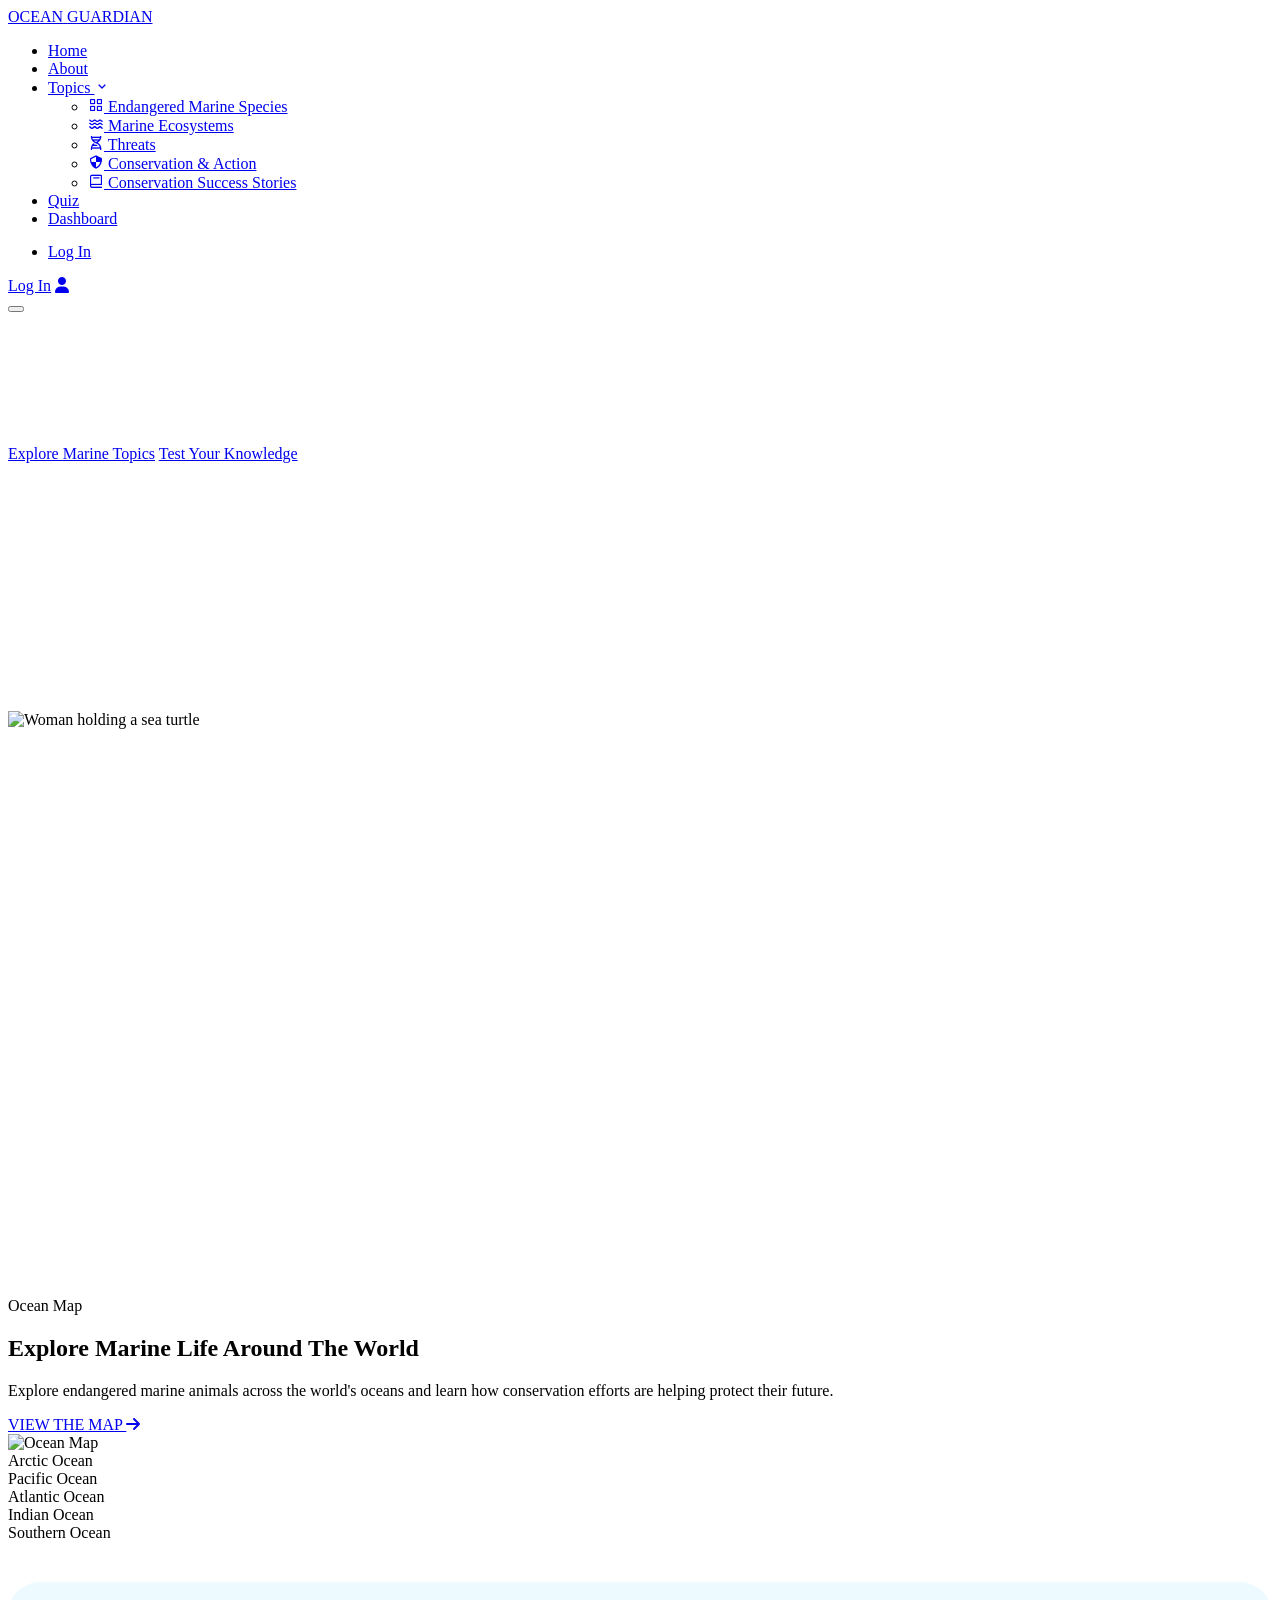
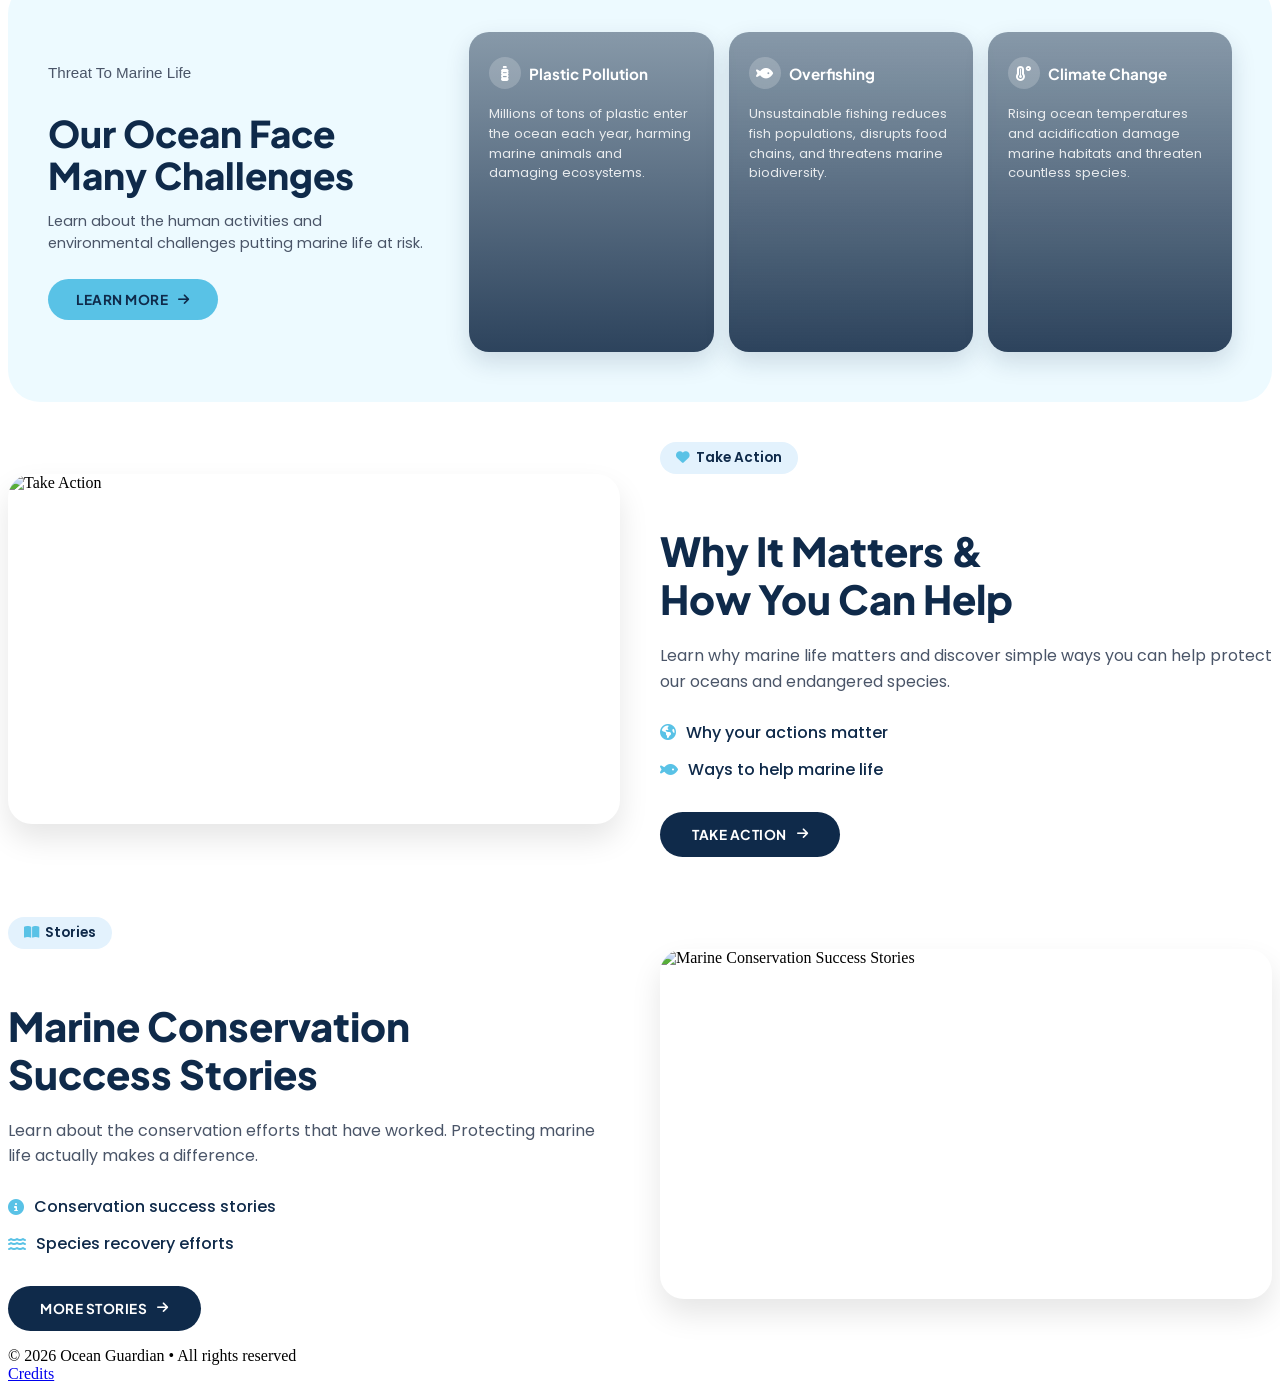
==== index.html @ d15aa341 "Add files via upload" ====
<!DOCTYPE html>
<html lang="en">
<head>
    <meta charset="UTF-8">
    <meta name="viewport" content="width=device-width, initial-scale=1.0">
    <title>Ocean Guardian | Home</title>
    <link rel="icon" href="Image/oceanguardianlogo.png" type="Image/oceanguardianlogo.ico">
    <link rel="stylesheet" href="CSS/style.css">
    <!-- AOS -->
    <link href="https://unpkg.com/aos@2.3.4/dist/aos.css" rel="stylesheet">
    <script src="https://unpkg.com/aos@2.3.4/dist/aos.js"></script>
    <!-- FontAwesome -->
    <link rel="stylesheet" href="https://cdnjs.cloudflare.com/ajax/libs/font-awesome/6.5.1/css/all.min.css">
    <!-- Boxicons -->
    <link href='https://unpkg.com/boxicons@2.1.4/css/boxicons.min.css' rel='stylesheet'>
    <!-- Google Font -->
    <link href="https://fonts.googleapis.com/css2?family=Plus+Jakarta+Sans:wght=400;500;600;700;800&display=swap" rel="stylesheet">
    <link rel="preconnect" href="https://fonts.googleapis.com">
    <link rel="preconnect" href="https://fonts.gstatic.com" crossorigin>
    <link href="https://fonts.googleapis.com/css2?family=Poppins:ital,wght@0,100;0,200;0,300;0,400;0,500;0,600;0,700;0,800;0,900;1,100;1,200;1,300;1,400;1,500;1,600;1,700;1,800;1,900&display=swap" rel="stylesheet">
</head>
<body>

    <nav class="main-navbar">
        <div class="nav-container">
            <a href="index.html" class="nav-brand">
                <div class="brand-text-wrapper">
                    <span class="brand-main">OCEAN</span>
                    <span class="brand-sub">GUARDIAN</span>
                </div>
            </a>

            <ul class="nav-menu-links">
                <li><a href="index.html#home" class="menu-item active">Home</a></li>
                <li><a href="about.html" class="menu-item">About</a></li>

                <li class="nav-dropdown-wrapper">
                    <a href="#topics" class="menu-item dynamic-trigger">
                        Topics <i class='bx bx-chevron-down toggle-arrow'></i>
                    </a>
                    <ul class="dropdown-panel">
                        <li><a href="endangeredmarineanimals.html"><i class='bx bx-grid-alt'></i> Endangered Marine Species</a></li>
                        <li><a href="topic.html#marine-ecosystem"><i class='bx bx-water'></i> Marine Ecosystems</a></li>
                        <li><a href="topic.html#threats"><i class='bx bx-dna'></i> Threats</a></li>
                        <li><a href="topic.html#solution"><i class='bx bx-shield-quarter'></i> Conservation & Action</a></li>
                        <li><a href="#threats"><i class='bx bx-book'></i> Conservation Success Stories</a></li>
                    </ul>
                </li>

                <li><a href="quiz.html" class="menu-item">Quiz</a></li>
                <li><a href="signupandlogin/dashboard.html" class="menu-item">Dashboard</a></li>

                <!-- MOBILE SIGN UP -->
                <li class="mobile-only-cta">
                    <div class="mobile-nav-action-group" style="display: flex; align-items: center; justify-content: center; gap: 15px; margin-top: 15px;">
                        <a href="signupandlogin/login.html" class="nav-cta-block" id="mobile-auth-btn" style="margin: 0; flex: 1;">Log In</a>
                    </div>
                </li>
            </ul>

            <div class="nav-action-group">
                <a href="signupandlogin/login.html" class="nav-cta-block" id="auth-btn">Log In</a>
                <a href="signupandlogin/dashboard.html" id="profile-btn" class="profile-btn"><i class="fa-solid fa-user"></i></a>
            </div>

            <button class="hamburger" id="hamburger">
                <span></span>
                <span></span>
                <span></span>
            </button>
        </div>
    </nav>

    <header class="ocean-hero" id="home">
        <div class="hero-inner">
            <span class="sub-heading" data-aos="fade-up" data-aos-duration="1000">PROTECTING OCEAN LIFE</span>
            <h1 data-aos="fade-up" data-aos-duration="1000">Protect Our Oceans, Preserve Our Future</h1>
            <p class="hero-intro" data-aos="fade-up" data-aos-duration="1000">Discover marine species, explore ocean ecosystems, understand environmental threats, and learn how everyone can help create a healthier future for our oceans.</p>
            
            <div class="hero-actions">
                <a href="topic.html" class="hero-primary-btn">Explore Marine Topics</a>
                <a href="quiz.html" class="hero-secondary-btn">Test Your Knowledge</a>
            </div>

            <div class="stats-bar" data-aos="fade-up">
                <div class="stat-box">
                    <h3>1000+</h3>
                    <p>marine species at risk</p>
                </div>
                <div class="stat-box">
                    <h3>71%</h3>
                    <p>of Earth's surface is covered by oceans</p>
                </div>
                <div class="stat-box">
                    <h3>11M+</h3>
                    <p>metric tons of plastic enter the ocean every year</p>
                </div>
            </div>
        </div>
    </header>

    <section class="our-mission" id="our-mission">
        <div class="our-mission-content site-section">

            <div class="mission-image">
                <img src="Image/homepageourmission.png" alt="Woman holding a sea turtle">
            </div>

            <div class="mission-text">
                <span class="mission-subtitle" data-aos="fade-up" data-aos-duration="1000">Our Mission</span>
                <h2 data-aos="fade-up" data-aos-duration="1000">Many <span class="mission-highlight">Marine Species</span><br> Face Extinction</h2>
                <p data-aos="fade-up" data-aos-duration="1200">Plastic pollution, overfishing, habitat destruction, and climate change are threatening <span class="mission-highlight">marine life around the world.</span> As a result, many species face <span class="mission-highlight">declining populations</span> and an <span class="mission-highlight">uncertain future.</span></p>
                <h3 class="mission-subtitle-two" data-aos="fade-up" data-aos-duration="1200">Our objective is to:</h3>

                <div class="mission-item" data-aos="fade-up" data-aos-duration="1400">
                    <i class="bx bxs-megaphone"></i>
                    <p>Raise awareness about endangered marine species</p>
                </div>

                <div class="mission-item" data-aos="fade-up" data-aos-duration="1600">
                    <i class="bx bxs-shield"></i>
                    <p>Encourage action that doesn't harm marine life</p>
                </div>

                <div class="mission-item" data-aos="fade-up" data-aos-duration="1800">
                    <i class="bx bx-water"></i>
                    <p>Promote ocean conservation through everyday actions</p>
                </div>

                <a href="about.html#about" class="mission-btn" data-aos="fade-up" data-aos-duration="1000">LEARN MORE <i class="fas fa-long-arrow-alt-right"></i></a>
            </div>
        </div>
    </section>

    <section class="site-section bg-light" id="explore-map-section">
        <div class="section-container map-container">
            <canvas id="bubbles-canvas"></canvas>
            <!-- Left Column -->
            <div class="map-content">
                <span class="map-subtitle">Ocean Map</span>

                <h2 class="map-title">
                    Explore Marine Life Around
                    <span>The World</span>
                </h2>

                <p class="map-description">
                    Explore endangered marine animals across the world's oceans and
                    learn how conservation efforts are helping protect their future.
                </p>

                <a href="oceanmap.html" class="map-btn">
                    VIEW THE MAP
                    <i class="fa-solid fa-arrow-right"></i>
                </a>
            </div>

            <!-- Right Column -->
            <div class="map-box">
                <div class="map-wrapper">
                    <img src="Image/ocean_map.png" class="map-bg" alt="Ocean Map" />

                    <!-- Ocean Labels -->
                    <div class="ocean-text" id="lbl-arctic">Arctic Ocean</div>
                    <div class="ocean-text" id="lbl-pacific">Pacific Ocean</div>
                    <div class="ocean-text" id="lbl-atlantic">Atlantic Ocean</div>
                    <div class="ocean-text" id="lbl-indian">Indian Ocean</div>
                    <div class="ocean-text" id="lbl-southern">Southern Ocean</div>
                </div>
            </div>
        </div>
    </section>

    <section class="site-section" id="threats-banner-section" style="padding: 40px 0;">
        <div class="section-container" style="background-color: #edfaff; border-radius: 32px; padding: 50px 40px; display: flex; align-items: center; justify-content: space-between; gap: 40px; flex-wrap: wrap;">
            
            <!-- Side Callout Header -->
            <div style="flex: 1; min-width: 280px;">
                <span style="font-family: ' Poppins', sans-serif; font-size: 0.95rem; color: #4a5568; font-weight: 500; display: block; margin-bottom: 5px;">Threat To Marine Life</span>
                <h2 style="font-family: 'Plus Jakarta Sans', sans-serif; font-size: 2.3rem; font-weight: 800; color: #0f2a4a; line-height: 1.15; margin-bottom: 15px;">
                    Our Ocean Face Many Challenges
                </h2>
                <p style="font-family: 'Poppins', sans-serif; font-size: 0.9rem; color: #4a5568; line-height: 1.5; margin-bottom: 25px;">
                    Learn about the human activities and environmental challenges putting marine life at risk.
                </p>
                <a href="#topics" style="display: inline-flex; align-items: center; background-color: #59c2e6; color: #0f2a4a; font-family: 'Plus Jakarta Sans', sans-serif; font-weight: 700; font-size: 0.85rem; padding: 12px 28px; border-radius: 30px; text-decoration: none; letter-spacing: 0.5px;">
                    LEARN MORE <i class="fa-solid fa-arrow-right" style="margin-left: 10px; font-size: 0.8rem;"></i>
                </a>
            </div>
            
            <!-- Cards Track Grid Area -->
            <div style="flex: 2; min-width: 480px; display: grid; grid-template-columns: repeat(auto-fit, minmax(170px, 1fr)); gap: 15px;">
                
                <!-- Challenge Box 1: Plastic Pollution -->
                <div style="background: linear-gradient(rgba(11, 35, 64, 0.45), rgba(11, 35, 64, 0.85)), url('Image/plasticpollution.jpg') center/cover; padding: 25px 20px; border-radius: 20px; min-height: 270px; display: flex; flex-direction: column; justify-content: flex-start; gap: 15px; box-shadow: 0 10px 25px rgba(15, 42, 74, 0.15);">
                    <div style="display: flex; align-items: center; gap: 8px;">
                        <span style="background: rgba(255, 255, 255, 0.2); width: 32px; height: 32px; border-radius: 50%; display: flex; align-items: center; justify-content: center; color: white; font-size: 0.95rem;"><i class="fa-solid fa-bottle-water"></i></span>
                        <h4 style="font-family: 'Plus Jakarta Sans', sans-serif; color: white; margin: 0; font-size: 0.95rem; font-weight: 700;">Plastic Pollution</h4>
                </div>
                <p style="font-family: 'Poppins', sans-serif; color: rgba(255,255,255,0.85); font-size: 0.82rem; line-height: 1.5; margin: 0;">Millions of tons of plastic enter the ocean each year, harming marine animals and damaging ecosystems.</p>
            </div>

            <!-- Challenge Box 2: Overfishing -->
            <div style="background: linear-gradient(rgba(11, 35, 64, 0.45), rgba(11, 35, 64, 0.85)), url('Image/overfishing.jpg') center/cover; padding: 25px 20px; border-radius: 20px; min-height: 270px; display: flex; flex-direction: column; justify-content: flex-start; gap: 15px; box-shadow: 0 10px 25px rgba(15, 42, 74, 0.15);">
                <div style="display: flex; align-items: center; gap: 8px;">
                    <span style="background: rgba(255, 255, 255, 0.2); width: 32px; height: 32px; border-radius: 50%; display: flex; align-items: center; justify-content: center; color: white; font-size: 0.95rem;"><i class="fa-solid fa-fish"></i></span>
                    <h4 style="font-family: 'Plus Jakarta Sans', sans-serif; color: white; margin: 0; font-size: 0.95rem; font-weight: 700;">Overfishing</h4>
                </div>
                <p style="font-family: 'Poppins', sans-serif; color: rgba(255,255,255,0.85); font-size: 0.82rem; line-height: 1.5; margin: 0;">Unsustainable fishing reduces fish populations, disrupts food chains, and threatens marine biodiversity.</p>
            </div>

            <!-- Challenge Box 3: Climate Change -->
            <div style="background: linear-gradient(rgba(11, 35, 64, 0.45), rgba(11, 35, 64, 0.85)), url('Image/coralreef.jpg') center/cover; padding: 25px 20px; border-radius: 20px; min-height: 270px; display: flex; flex-direction: column; justify-content: flex-start; gap: 15px; box-shadow: 0 10px 25px rgba(15, 42, 74, 0.15);">
                <div style="display: flex; align-items: center; gap: 8px;">
                    <span style="background: rgba(255, 255, 255, 0.2); width: 32px; height: 32px; border-radius: 50%; display: flex; align-items: center; justify-content: center; color: white; font-size: 0.95rem;"><i class="fa-solid fa-temperature-high"></i></span>
                    <h4 style="font-family: 'Plus Jakarta Sans', sans-serif; color: white; margin: 0; font-size: 0.95rem; font-weight: 700;">Climate Change</h4>
                </div>
                <p style="font-family: 'Poppins', sans-serif; color: rgba(255,255,255,0.85); font-size: 0.82rem; line-height: 1.5; margin: 0;">Rising ocean temperatures and acidification damage marine habitats and threaten countless species.</p>
            </div>

            </div>
        </div>
    </section>

    <section class="info-section">

        <div class="info-card" style="display: flex; align-items: center; gap: 40px; margin-bottom: 60px; flex-wrap: wrap;">

            <div class="info-image" style="flex: 1; min-width: 300px; height: 350px; border-radius: 24px; overflow: hidden; box-shadow: 0 15px 30px rgba(0,0,0,0.1);">
                <img src="Image/take-action.jpg" alt="Take Action" style="width: 100%; height: 100%; object-fit: cover; display: block;">
            </div>

            <div class="info-content" style="flex: 1; min-width: 300px;">

                <span class="info-tag" style="display: inline-flex; align-items: center; gap: 6px; background-color: #e3f2fd; color: #0f2a4a; padding: 6px 16px; border-radius: 20px; font-family: 'Poppins', sans-serif; font-size: 0.85rem; font-weight: 600; margin-bottom: 20px;">
                    <i class="fa-solid fa-heart" style="color: #59c2e6;"></i>
                    Take Action
                </span>

                <h2 style="font-family: 'Plus Jakarta Sans', sans-serif; font-size: 2.5rem; font-weight: 800; color: #0f2a4a; line-height: 1.2; margin-bottom: 20px;">Why It Matters &<br>How You Can Help</h2>

                <p style="font-family: 'Poppins', sans-serif; color: #4a5568; line-height: 1.6; margin-bottom: 25px;">
                    Learn why marine life matters and discover simple
                    ways you can help protect our oceans and endangered
                    species.
                </p>

                <div class="info-list" style="display: flex; flex-direction: column; gap: 12px; margin-bottom: 30px;">
                    <div class="item" style="display: flex; align-items: center; gap: 10px; font-family: 'Poppins', sans-serif; color: #0f2a4a; font-weight: 500;">
                        <i class="fa-solid fa-earth-americas" style="color: #59c2e6;"></i>
                        <span>Why your actions matter</span>
                    </div>

                    <div class="item" style="display: flex; align-items: center; gap: 10px; font-family: 'Poppins', sans-serif; color: #0f2a4a; font-weight: 500;">
                        <i class="fa-solid fa-fish" style="color: #59c2e6;"></i>
                        <span>Ways to help marine life</span>
                    </div>
                </div>

                <a href="#" class="info-btn" style="display: inline-flex; align-items: center; background-color: #0f2a4a; color: white; font-family: 'Plus Jakarta Sans', sans-serif; font-weight: 700; font-size: 0.85rem; padding: 14px 32px; border-radius: 30px; text-decoration: none; letter-spacing: 0.5px;">
                    TAKE ACTION
                    <i class="fa-solid fa-arrow-right" style="margin-left: 10px; font-size: 0.8rem;"></i>
                </a>

            </div>

        </div>

        <div class="info-card reverse" style="display: flex; align-items: center; gap: 40px; flex-wrap: wrap-reverse;">

            <div class="info-content" style="flex: 1; min-width: 300px;">

                <span class="info-tag" style="display: inline-flex; align-items: center; gap: 6px; background-color: #e3f2fd; color: #0f2a4a; padding: 6px 16px; border-radius: 20px; font-family: 'Poppins', sans-serif; font-size: 0.85rem; font-weight: 600; margin-bottom: 20px;">
                    <i class="fa-solid fa-book-open" style="color: #59c2e6;"></i>
                    Stories
                </span>

                <h2 style="font-family: 'Plus Jakarta Sans', sans-serif; font-size: 2.5rem; font-weight: 800; color: #0f2a4a; line-height: 1.2; margin-bottom: 20px;">Marine Conservation<br>Success Stories</h2>

                <p style="font-family: 'Poppins', sans-serif; color: #4a5568; line-height: 1.6; margin-bottom: 25px;">
                    Learn about the conservation efforts that have worked.
                    Protecting marine life actually makes a difference.
                </p>

                <div class="info-list" style="display: flex; flex-direction: column; gap: 12px; margin-bottom: 30px;">
                    <div class="item" style="display: flex; align-items: center; gap: 10px; font-family: 'Poppins', sans-serif; color: #0f2a4a; font-weight: 500;">
                        <i class="fa-solid fa-circle-info" style="color: #59c2e6;"></i>
                        <span>Conservation success stories</span>
                    </div>

                    <div class="item" style="display: flex; align-items: center; gap: 10px; font-family: 'Poppins', sans-serif; color: #0f2a4a; font-weight: 500;">
                        <i class="fa-solid fa-water" style="color: #59c2e6;"></i>
                        <span>Species recovery efforts</span>
                    </div>
                </div>

                <a href="#" class="info-btn" style="display: inline-flex; align-items: center; background-color: #0f2a4a; color: white; font-family: 'Plus Jakarta Sans', sans-serif; font-weight: 700; font-size: 0.85rem; padding: 14px 32px; border-radius: 30px; text-decoration: none; letter-spacing: 0.5px;">
                    MORE STORIES
                    <i class="fa-solid fa-arrow-right" style="margin-left: 10px; font-size: 0.8rem;"></i>
                </a>
            </div>

            <div class="info-image" style="flex: 1; min-width: 300px; height: 350px; border-radius: 24px; overflow: hidden; box-shadow: 0 15px 30px rgba(0,0,0,0.1);">
                <img src="Image/conservation-success-stories.jpg" alt="Marine Conservation Success Stories" style="width: 100%; height: 100%; object-fit: cover; display: block;">
            </div>

        </div>

    </section>


    <footer class="footer">
        <p>
            © 2026 Ocean Guardian • All rights reserved<br>
            <a class="footer-credit" href="credits.html">Credits</a>
        </p>
    </footer>

    <script type="module" src="javascript/auth.js"></script>
    <script type="module" src="javascript/app.js"></script>
</body>
</html>
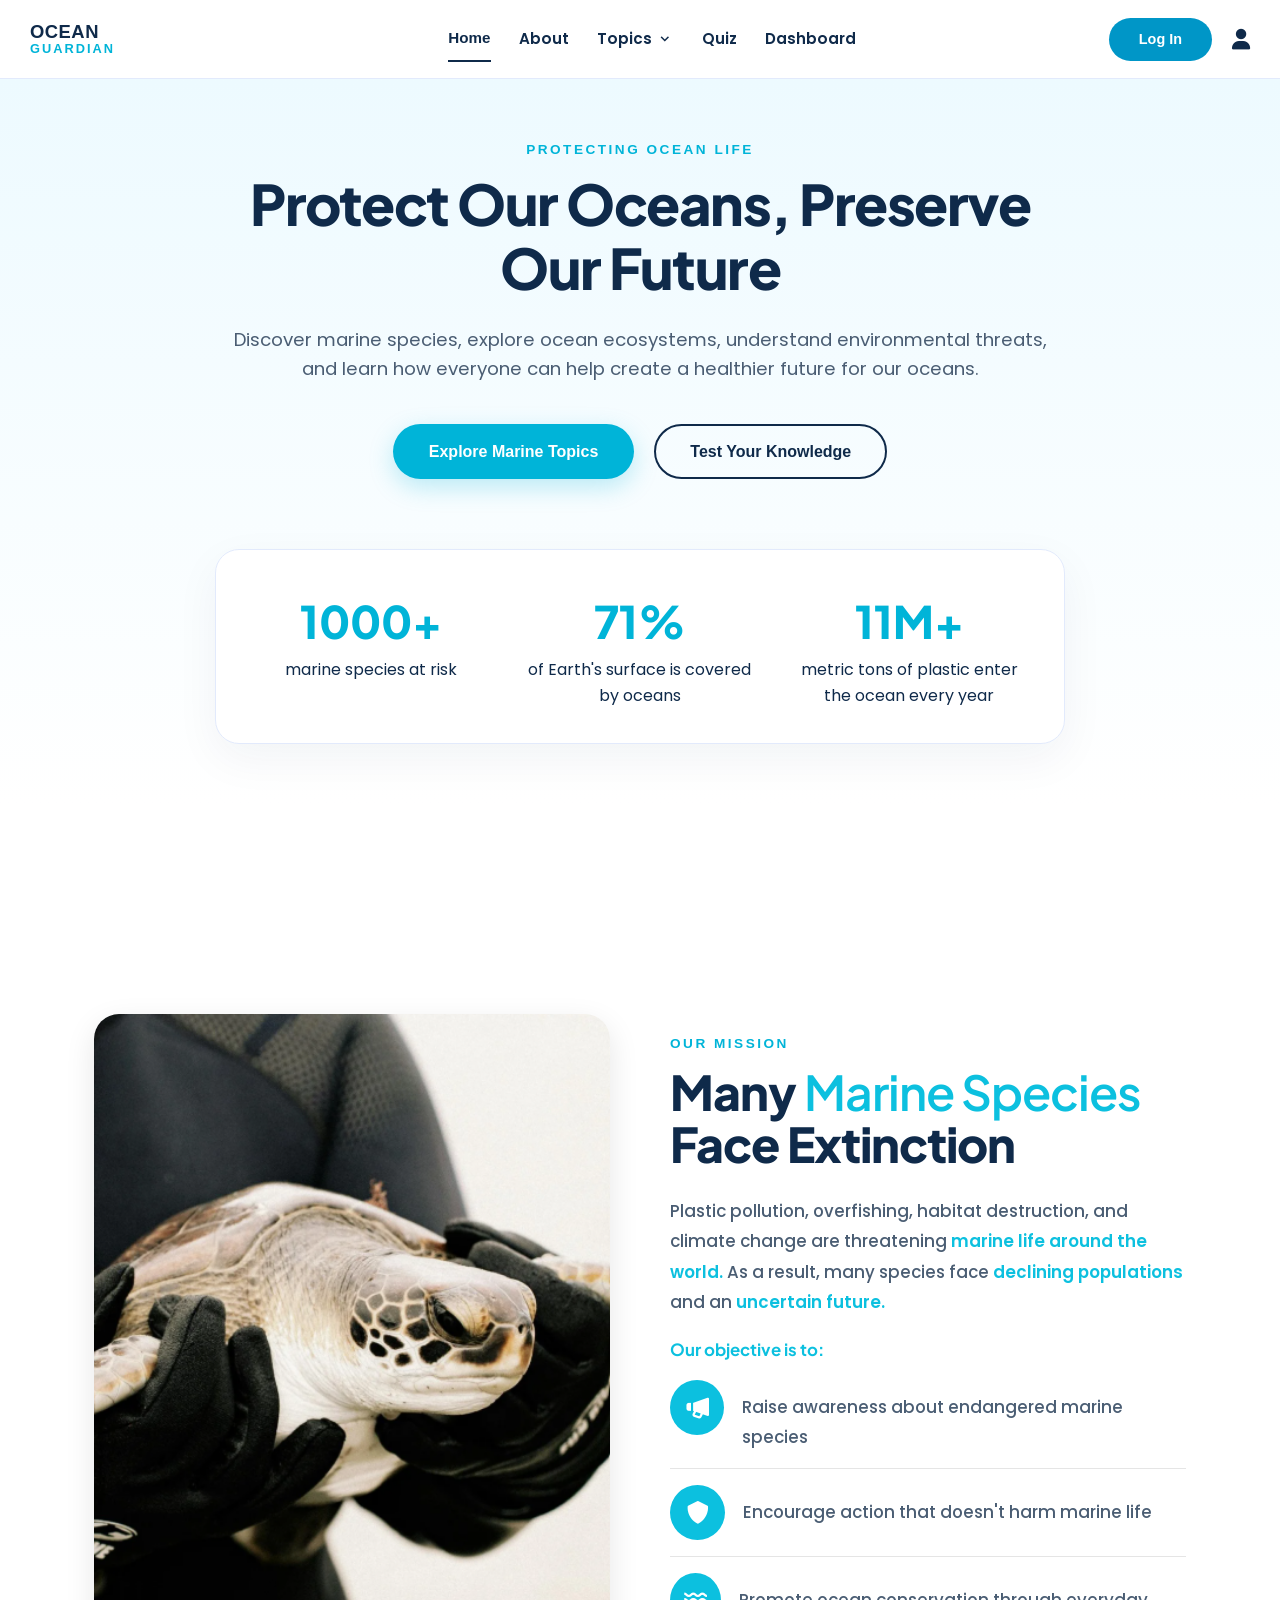
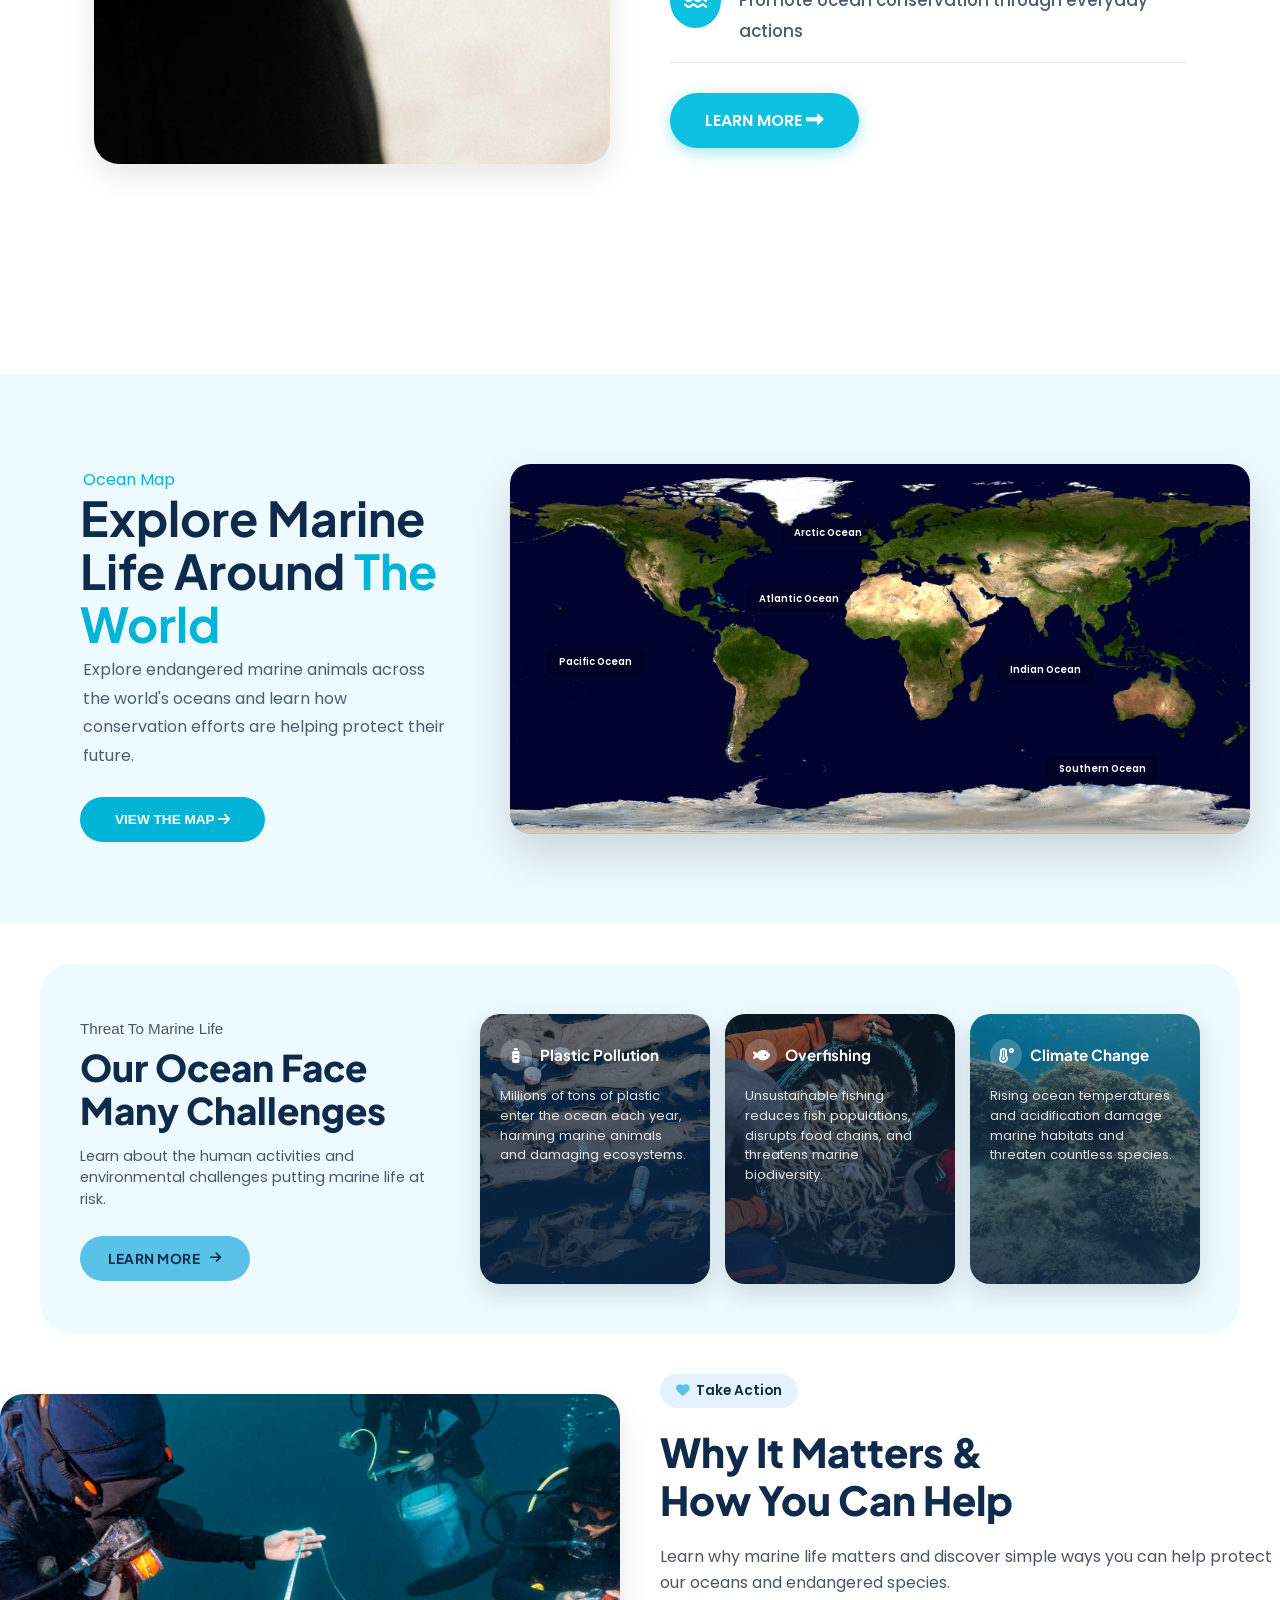
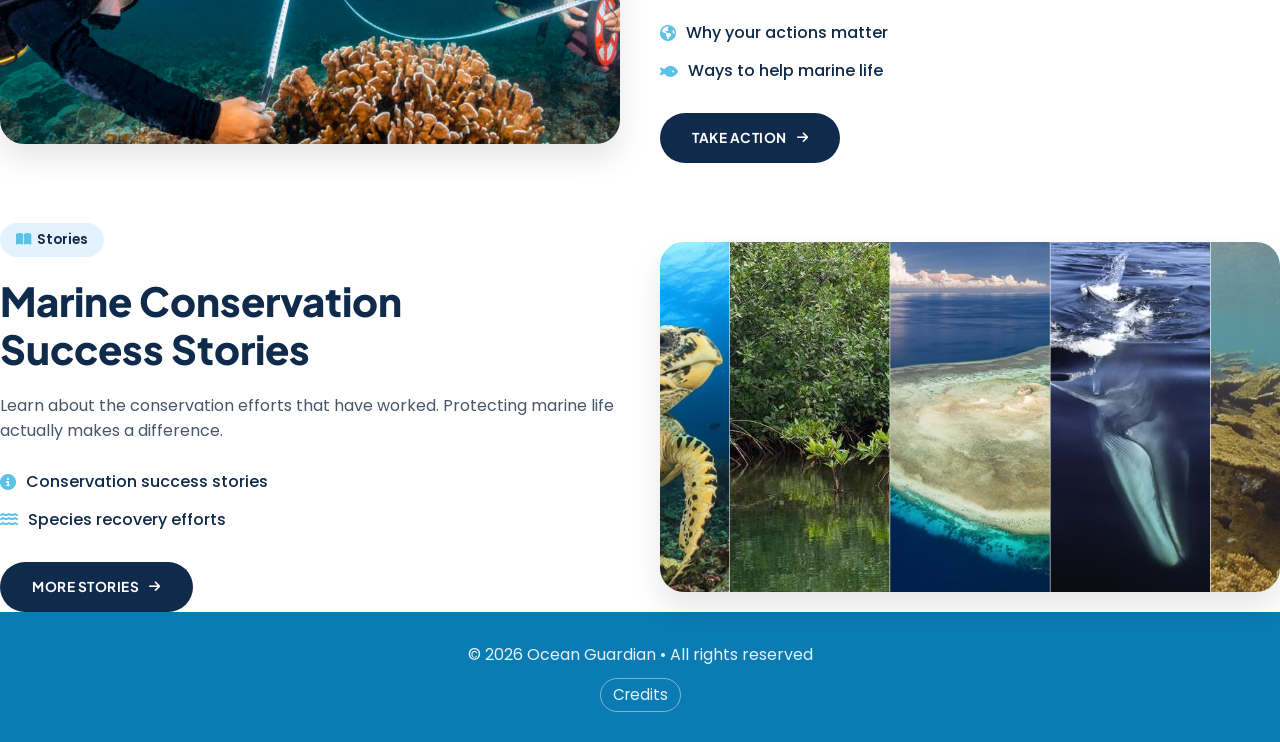
==== commit b719b391: "Update index.html" ====
--- a/index.html
+++ b/index.html
@@ -318,5 +318,11 @@
 
     <script type="module" src="javascript/auth.js"></script>
     <script type="module" src="javascript/app.js"></script>
+    <script>
+    AOS.init({
+        duration:800,
+        once:true
+    });
+    </script>
 </body>
-</html>+</html>
--- a/CSS/style.css
+++ b/CSS/style.css
@@ -0,0 +1,2087 @@
+/* Note: This CSS file is for homepage, endangered marine life, & about page. */
+
+/* General */
+
+* {
+    margin: 0;
+    padding: 0;
+    box-sizing: border-box;
+}
+
+html {
+    scroll-behavior: smooth;
+}
+
+:root {
+    --cyan-primary: #00b4d8;       
+    --cyan-dark: #0096c7;          
+    --cyan-soft-bg: #edfaff;       
+    --ocean-navy: #0f2a4a;         
+    --text-slate: #4a5d73;         
+    --border-color: #e2eafc;       
+    --pure-white: #ffffff;
+    --system-green: #10b981;
+    --system-red: #ef476f;
+    --heading-font: 'Plus Jakarta Sans', sans-serif;
+    --font-base: 'Poppins', sans-serif;
+}
+
+h1, h2, h3, h4, h5, h6 {
+    font-family: var(--heading-font);
+}
+
+body {
+    background-color: var(--pure-white);
+    color: var(--ocean-navy);
+    font-family: var(--font-base);
+    line-height: 1.6;
+    overflow-x: hidden;
+}
+
+@media (max-width: 900px) {
+
+    html, body {
+        overflow-x: hidden !important;
+        width: 100% !important;
+        position: relative;
+    }
+
+    [data-aos^="fade-right"], 
+    [data-aos^="fade-left"],
+    [data-aos^="slide-right"],
+    [data-aos^="slide-left"] {
+        transform: none !important;
+        opacity: 1 !important;
+        transition: none !important;
+    }
+
+    .section-header, 
+    .marine-header,
+    header, 
+    .hero-section {
+        padding-top: 40px !important;
+        padding-left: 20px !important;
+        padding-right: 20px !important;
+        margin-bottom: 0 !important;
+    }
+
+    .wave-divider, 
+    .custom-shape-divider-bottom, 
+    .divider {
+        margin-bottom: -3px !important;
+        margin-top: -3px !important;
+        position: relative;
+        z-index: 5;
+    }
+
+    .wave-divider svg, 
+    .custom-shape-divider-bottom svg {
+        transform: scale(1.05) !important;
+    }
+
+    .row, 
+    .grid-container, 
+    .animal-row, 
+    .content-box {
+        flex-direction: column !important;
+        gap: 20px !important;
+    }
+
+    .reverse, 
+    .row-reverse, 
+    .animal-row.reverse {
+        flex-direction: column !important;
+    }
+
+    .info-box, 
+    .animal-info, 
+    .text-container, 
+    .model-box,
+    .card {
+        width: 100% !important;
+        max-width: 100% !important;
+        margin-left: 0 !important;
+        margin-right: 0 !important;
+    }
+}
+
+
+/* NAVBAR */
+
+.main-navbar {
+    width: 100%;
+    background-color: var(--pure-white);
+    border-bottom: 1px solid var(--border-color);
+    position: sticky;
+    top: 0;
+    z-index: 1000;
+    padding: 16px 0;
+}
+
+.nav-container {
+    max-width: 1300px;
+    margin: 0 auto;
+    padding: 0 30px;
+    display: flex;
+    justify-content: space-between;
+    align-items: center;
+}
+
+.nav-brand {
+    display: flex;
+    align-items: center;
+    gap: 14px;
+    text-decoration: none;
+    color: var(--ocean-navy);
+}
+
+.brand-logo {
+    width: 50px;
+    height: 50px;
+    object-fit: contain;
+    display: block;
+}
+
+.brand-text-wrapper {
+    display: flex;
+    flex-direction: column;
+    line-height: 1.1;
+}
+
+.brand-main {
+    font-size: 1.15rem;
+    font-weight: 800;
+    letter-spacing: 0.5px;
+}
+
+.brand-sub {
+    font-size: 0.8rem;
+    font-weight: 700;
+    letter-spacing: 2px;
+    color: var(--cyan-primary);
+}
+
+.nav-menu-links {
+    display: flex;
+    align-items: center;
+    list-style: none;
+    gap: 28px;
+    margin-left: 80px;
+}
+
+.menu-item {
+    position: relative;
+    text-decoration: none;
+    color: var(--ocean-navy);
+    font-weight: 600;
+    font-size: 0.95rem;
+    padding: 10px 0;
+    display: flex;
+    align-items: center;
+    gap: 4px;
+    transition: color 0.2s ease;
+}
+
+.menu-item:hover {
+    color: var(--cyan-primary);
+}
+
+.menu-item.active {
+    font-weight: 700;
+    border-bottom: 2px solid var(--ocean-navy);
+}
+
+/* NAVBAR DROPDOWN */
+.nav-dropdown-wrapper {
+    position: relative;
+}
+
+.toggle-arrow {
+    font-size: 1.1rem;
+    transition: transform 0.25s ease;
+}
+
+.dropdown-panel {
+    position: absolute;
+    top: 100%;
+    left: 50%;
+    transform: translateX(-50%) translateY(15px);
+    background-color: var(--pure-white);
+    border: 1px solid var(--border-color);
+    box-shadow: 0 15px 35px rgba(15, 42, 74, 0.1);
+    border-radius: 8px;
+    list-style: none;
+    min-width: 250px;
+    padding: 15px 0;
+    opacity: 0;
+    visibility: hidden;
+    transition: opacity 0.2s ease, transform 0.2s ease, visibility 0.2s;
+    z-index: 1100;
+}
+
+.dropdown-panel li a {
+    display: flex;
+    align-items: center;
+    gap: 10px;
+    padding: 10px 20px;
+    text-decoration: none;
+    color: var(--ocean-navy);
+    font-weight: 600;
+    font-size: 0.9rem;
+    transition: all 0.2s ease;
+}
+
+.dropdown-panel li a i {
+    font-size: 1.2rem;
+    color: var(--cyan-primary);
+}
+
+.dropdown-panel li a:hover {
+    background-color: var(--cyan-soft-bg);
+    color: var(--cyan-dark);
+}
+
+.nav-dropdown-wrapper:hover .dropdown-panel {
+    opacity: 1;
+    visibility: visible;
+    transform: translateX(-50%) translateY(2px);
+}
+
+.nav-dropdown-wrapper:hover .toggle-arrow {
+    transform: rotate(180deg);
+    color: var(--cyan-primary);
+}
+
+/* Reveal State on Desktop Hover */
+@media (min-width: 901px) {
+    .nav-dropdown-wrapper:hover .dropdown-panel {
+        opacity: 1;
+        visibility: visible;
+        transform: translateX(-50%) translateY(2px);
+    }
+}
+
+/* Navbar Action Group */
+
+.nav-action-group {
+    display: flex;
+    align-items: center;
+    gap: 20px;
+}
+
+.nav-cta-block {
+    display: inline-block;
+    background-color: var(--cyan-dark);
+    color: var(--pure-white);
+    text-decoration: none;
+    padding: 10px 30px;
+    border-radius: 25px;
+    font-weight: 700;
+    font-size: 0.9rem;
+    transition: background-color 0.2s ease;
+}
+
+.nav-cta-block:hover {
+    background-color: var(--ocean-navy);
+}
+
+.nav-search-trigger {
+    background: none;
+    border: none;
+    font-size: 2.4rem;
+    color: var(--ocean-navy);
+    cursor: pointer;
+    margin-top: 6px;
+    transition: color 0.2s ease, transform 0.2s ease;
+}
+
+/* Mobile Navbar (Hamburger) */
+
+.hamburger{
+    display: none;
+    width: 42px;
+    height: 42px;
+    background: none;
+    border: none;
+    cursor: pointer;
+    flex-direction: column;
+    justify-content: center;
+    gap: 5px;
+    z-index: 1002;
+}
+
+.hamburger span{
+    width: 26px;
+    height: 3px;
+    background: #16345B;
+    border-radius: 10px;
+    transition: .3s;
+}
+
+.hamburger.active span:nth-child(1){
+    transform: translateY(8px) rotate(45deg);
+}
+
+.hamburger.active span:nth-child(2){
+    opacity: 0;
+}
+
+.hamburger.active span:nth-child(3){
+    transform: translateY(-8px) rotate(-45deg);
+}
+
+/* animation */
+
+.hamburger.active span:nth-child(1){
+    transform: translateY(8px) rotate(45deg);
+}
+
+.hamburger.active span:nth-child(2){
+    opacity:0;
+}
+
+.hamburger.active span:nth-child(3){
+    transform: translateY(-8px) rotate(-45deg);
+}
+
+.nav-search-trigger:hover {
+    color: var(--cyan-dark);
+    transform: scale(1.05);
+}
+
+.mobile-only-cta{
+    display: none;
+}
+
+/* Mobile Resposiveness - mobile navbar */
+
+@media (max-width:900px){
+
+    .hamburger{
+        display: flex !important;
+        flex-direction: column;
+        justify-content: center;
+        gap: 5px;
+    }
+
+    .hamburger span {
+        display: block;
+        width: 26px;
+        height: 3px;
+        background: #16345B;
+        border-radius: 10px;
+    }
+
+    .nav-container{
+        position: relative;
+    }
+
+    .nav-menu-links,
+    .nav-action-group{
+        display: none;
+    }
+
+    .nav-menu-links.show,
+    .nav-action-group.show{
+        display: flex;
+    }
+
+    .nav-menu-links{
+        position: absolute;
+        top: 100%;
+        left: 0;
+        width: 100%;
+        background: white;
+        flex-direction: column;
+        align-items: flex-start;
+        padding: 10px 30px 25px 30px;
+        box-shadow: 0 10px 25px rgba(0,0,0,.08);
+        gap: 0;
+        z-index: 1000;
+        margin-left: 0;
+    }
+
+    .nav-menu-links li{
+        width: 100%;
+    }
+
+    .menu-item{
+        display: block;
+        width: 100%;
+        padding: 15px 0;
+    }
+    
+    .menu-item.active {
+        border-bottom: none;
+    }
+
+    .menu-item.active::after {
+        display: none;
+    }
+
+    .nav-menu-links {
+        position: absolute;
+        top: 100%;
+        left: 0;
+        width: 100%;
+        background: white;
+        flex-direction: column;
+        align-items: flex-start;
+        padding: 10px 30px 25px 30px; /* Added slight base padding for the button */
+        box-shadow: 0 10px 25px rgba(0,0,0,.08);
+        gap: 0;
+        z-index: 1000;
+        margin-left: 0;
+        display: none;
+    }
+
+    .nav-action-group{
+        display: none !important;
+    }
+
+    /* Dropdown */
+    .dropdown-panel {
+        position: relative;
+        top: 0;
+        left: 0;
+        transform: none !important;
+        display: none;
+        opacity: 1;
+        visibility: visible;
+        box-shadow: none;
+        border: none;
+        padding-left: 20px;
+        margin: 5px 0 0 0;
+        width: 100%;
+        min-width: unset;
+    }
+
+    .dropdown-panel li a {
+        display: flex;
+        padding: 12px 10px;
+        color: var(--ocean-navy);
+        text-decoration: none;
+    }
+
+    .nav-dropdown-wrapper.open .dropdown-panel{
+        display: block;
+    }
+
+    .nav-dropdown-wrapper{
+        width:100%;
+    }
+    
+    .nav-dropdown-wrapper:hover .dropdown-panel {
+        display: none;
+    }
+
+    .nav-dropdown-wrapper.open:hover .dropdown-panel {
+        display: block;
+    }
+
+    .mobile-only-cta {
+        display: block !important;
+        margin-top: 15px;
+        width: 100%;
+    }
+
+    .mobile-only-cta .nav-cta-block {
+        display: block;
+        text-align: center;
+        width: 100%;
+        padding: 12px 0;
+        border-radius: 25px;
+    }
+
+    /* Filter */
+    .ocean-filter {
+        position: static !important;
+        width: 100% !important;
+        max-width: 500px;
+        margin: 30px auto 40px !important; 
+        padding: 20px !important;
+        border-radius: 20px !important;
+    }
+
+    .filter-btn {
+        padding: 10px 18px !important;
+        font-size: 0.9rem !important;
+    }
+}
+
+@media (min-width: 901px) {
+    .mobile-only-cta {
+        display: none !important;
+    }
+}
+
+.profile-btn {
+    font-size: 1.3rem;
+    color: var(--ocean-navy);
+    transition: color 0.2s ease, transform 0.2s ease;
+    display: inline-flex;
+    align-items: center;
+    justify-content: center;
+    text-decoration: none;
+}
+
+.profile-btn:hover {
+    color: var(--cyan-primary);
+    transform: scale(1.05);
+}
+
+/* SITE STRUCTURAL FRAMEWORK */
+.site-section {
+    padding: 90px 30px;
+}
+
+.site-section.bg-light {
+    background-color: var(--cyan-soft-bg);
+}
+
+.scroll-spacer {
+    scroll-margin-top: 90px;
+}
+
+.section-container {
+    max-width: 1200px;
+    margin: 0 auto;
+}
+
+.section-header {
+    margin-bottom: 50px;
+    text-align: center;
+}
+
+.section-tag {
+    font-size: 0.8rem;
+    font-weight: 700;
+    color: var(--cyan-primary);
+    text-transform: uppercase;
+    letter-spacing: 2px;
+    display: block;
+    margin-bottom: 10px;
+}
+
+.section-header h2 {
+    font-size: 2.4rem;
+    font-weight: 800;
+    letter-spacing: -0.5px;
+}
+
+/* HERO SECTION */
+
+.ocean-hero {
+    background: linear-gradient(180deg, var(--cyan-soft-bg) 0%, var(--pure-white) 100%);
+    padding: 60px 30px;
+    text-align: center;
+    scroll-margin: 90px;
+}
+
+.hero-inner {
+    max-width: 850px;
+    margin: 0 auto;
+}
+
+.sub-heading {
+    font-size: 0.85rem;
+    font-weight: 700;
+    color: var(--cyan-primary);
+    text-transform: uppercase;
+    letter-spacing: 2.5px;
+    display: block;
+    margin-bottom: 10px;
+}
+
+.ocean-hero h1 {
+    font-size: 3.5rem;
+    font-weight: 800;
+    line-height: 1.15;
+    margin-bottom: 25px;
+    letter-spacing: -1.5px;
+}
+
+.hero-intro {
+    font-size: 1.15rem;
+    color: var(--text-slate);
+    margin-bottom: 40px;
+}
+
+.hero-actions {
+    display: flex;
+    justify-content: center;
+    gap: 20px;
+    margin-bottom: 70px;
+    flex-wrap: wrap;
+}
+
+.hero-primary-btn {
+    display: inline-block;
+    background-color: var(--cyan-primary);
+    color: var(--pure-white);
+    text-decoration: none;
+    padding: 15px 36px;
+    border-radius: 50px;
+    font-weight: 700;
+    box-shadow: 0 8px 24px rgba(0, 180, 216, 0.25);
+    transition: transform 0.2s ease;
+}
+
+.hero-secondary-btn {
+    display: inline-block;
+    border: 2px solid var(--ocean-navy);
+    color: var(--ocean-navy);
+    text-decoration: none;
+    padding: 13px 34px;
+    border-radius: 50px;
+    font-weight: 700;
+    transition: background-color 0.2s ease, color 0.2s ease;
+}
+
+.hero-secondary-btn:hover {
+    background-color: var(--ocean-navy);
+    color: var(--pure-white);
+}
+
+.stats-bar {
+    display: grid;
+    grid-template-columns: repeat(3, 1fr);
+    gap: 30px;
+    background: var(--pure-white);
+    padding: 35px;
+    border-radius: 24px;
+    box-shadow: 0 15px 45px rgba(15, 42, 74, 0.05);
+    border: 1px solid var(--border-color);
+}
+
+.stat-box h3 {
+    font-size: 2.8rem;
+    font-weight: 800;
+    color: var(--cyan-primary);
+}
+
+/* HOMEPAGE: OUR MISSION SECTION */
+
+.our-mission {
+    padding: 120px 5%;
+    overflow: visible;
+    background: white;
+    border-radius: 20px;
+}
+
+.our-mission-content {
+    display: flex;
+    align-items: center;
+    gap: 60px;
+    max-width: 1200px;
+    margin: auto;
+}
+
+.mission-image {
+    flex: 1;
+}
+
+.mission-image img {
+    width: 100%;
+    height: 750px;
+    object-fit: cover;
+    border-radius: 25px;
+    display: block;
+    box-shadow: 0 10px 30px rgba(0, 0, 0, 0.1);
+}
+
+.mission-text {
+    flex: 1;
+}
+
+.mission-subtitle {
+    font-size: 0.85rem;
+    font-weight: 700;
+    letter-spacing: 2px;
+    color: var(--cyan-primary);
+    text-transform: uppercase;
+    letter-spacing: 2.5px;
+}
+
+.mission-subtitle-two {
+    font-size: 1.05rem;
+    font-weight: 700;
+    color: var(--cyan-primary);
+    margin-top: 20px;
+}
+
+.mission-text h2 {
+    font-size: 3rem;
+    font-weight: 800;
+    letter-spacing: -1px;
+    line-height: 1.1;
+    margin: 10px 0 25px;
+}
+
+.mission-highlight {
+    color: #0cc0df;
+    font-weight: 600;
+}
+
+.mission-text p {
+    font-size: 1.05rem;
+    font-weight: 500;
+    line-height: 1.8;
+    color: var(--text-slate);
+}
+
+.mission-text h3 {
+    color: #0cc0df;
+    margin-bottom: 0px;
+}
+
+.mission-item {
+    display: flex;
+    align-items: flex-start;
+    gap: 18px;
+    padding: 16px 0;
+    border-bottom: 1px solid #e5e5e5;
+}
+
+.mission-item p {
+    margin-top: 12px;
+    font-weight: 500;
+}
+
+.mission-item i {
+    width: 55px;
+    height: 55px;
+    display: flex;
+    justify-content: center;
+    align-items: center;
+    background: #0cc0df;
+    color: #ffffff;
+    border-radius: 50%;
+    font-size: 1.7rem;
+}
+
+.mission-btn {
+    display: inline-block;
+    margin-top: 30px;
+    background: #0cc0df;
+    color: #ffffff;
+    text-decoration: none;
+    padding: 15px 35px;
+    border-radius: 50px;
+    font-weight: 600;
+    transition: transform 0.1s ease, background-color 0.1s ease;
+    box-shadow: 0 4px 15px rgba(12, 192, 223, 0.4);
+}
+
+.mission-btn i {
+    font-size: 1.1rem;
+    transition: transform 0.3s ease;
+}
+
+.mission-btn:hover {
+    background-color: #0aa8c4;
+    transform: translateY(-5px) !important;
+}
+
+.mission-btn:hover i {
+    transform: translateX(5px);
+}
+
+/* ABOUT PAGE: ABOUT GRID */
+.about-grid {
+    display: grid;
+    grid-template-columns: repeat(2, 1fr);
+    gap: 24px;
+    align-items: stretch;
+}
+
+.about-card{
+    background: #fff;
+    border: 1px solid var(--border-color);
+    border-radius: 20px;
+    padding: 32px;
+    min-height: 320px;
+    transition: transform 0.3s ease, border 0.3s ease;
+    display:flex;
+    flex-direction:column;
+}
+
+.about-card h3 {
+    font-size: 1.2rem;
+    margin-bottom: 10px;
+}
+
+.about-card p{
+    flex:1;
+    color:var(--text-slate);
+    line-height:1.8;
+}
+
+.about-icon{
+    width: 52px;
+    height: 52px;
+    display: flex;
+    justify-content: center;
+    align-items: center;
+    border-radius: 14px;
+    background: #edfaff;
+    color: var(--cyan-primary);
+    font-size: 1.5rem;
+    margin-bottom: 20px;
+}
+
+.about-card:hover {
+    transform: scale(1.03);
+    border: 1px solid var(--cyan-primary);
+}
+
+.about-btn {
+    display: inline-flex;
+    align-items: center;
+    gap: 8px;
+    margin-top: 28px;
+    align-self: flex-start;
+    padding: 10px 22px;
+    background: var(--cyan-primary);
+    color: white;
+    text-decoration: none;
+    border-radius: 50px;
+    font-weight: 600;
+    transition: .3s ease;
+}
+
+.about-btn:hover{
+    background:var(--cyan-dark);
+    transform:translateY(-3px);
+}
+
+.about-btn i{
+    transition:.3s ease;
+}
+
+.about-btn:hover i{
+    transform:translateX(5px);
+}
+
+/* --- DYNAMIC QUIZ SYSTEM --- */ /* Delete */
+.quiz-panel-wrapper {
+    max-width: 750px;
+    margin: 0 auto;
+    background: var(--pure-white);
+    border: 1px solid var(--border-color);
+    padding: 40px;
+    border-radius: 24px;
+    box-shadow: 0 15px 45px rgba(15, 42, 74, 0.04);
+}
+
+.quiz-progress {
+    display: flex;
+    justify-content: space-between;
+    align-items: center;
+    margin-bottom: 30px;
+    font-weight: 700;
+    font-size: 0.9rem;
+}
+
+.progress-bar-track {
+    width: 150px;
+    height: 8px;
+    background-color: var(--border-color);
+    border-radius: 10px;
+    overflow: hidden;
+}
+
+.progress-bar-fill {
+    height: 100%;
+    background-color: var(--cyan-primary);
+    transition: width 0.4s ease;
+}
+
+.quiz-options-grid {
+    display: flex;
+    flex-direction: column;
+    gap: 14px;
+    margin: 25px 0;
+}
+
+.quiz-option-card {
+    display: flex;
+    align-items: center;
+    gap: 15px;
+    border: 2px solid var(--border-color);
+    padding: 16px 20px;
+    border-radius: 12px;
+    cursor: pointer;
+    font-weight: 600;
+    transition: all 0.2s ease;
+}
+
+.option-custom-check {
+    width: 20px;
+    height: 20px;
+    border: 2px solid var(--border-color);
+    border-radius: 50%;
+    position: relative;
+    transition: all 0.2s ease;
+}
+
+/* Quiz Visual Selection States */ /* Delete */
+.quiz-option-card.selected {
+    border-color: var(--cyan-primary);
+    background-color: var(--cyan-soft-bg);
+}
+.quiz-option-card.selected .option-custom-check {
+    border-color: var(--cyan-primary);
+    background: var(--cyan-primary);
+}
+
+.quiz-option-card.reveal-correct {
+    border-color: var(--system-green);
+    background-color: #f0fdf4;
+}
+.quiz-option-card.reveal-correct .option-custom-check {
+    border-color: var(--system-green);
+    background: var(--system-green);
+}
+
+.quiz-option-card.reveal-wrong {
+    border-color: var(--system-red);
+    background-color: #fff5f5;
+}
+.quiz-option-card.reveal-wrong .option-custom-check {
+    border-color: var(--system-red);
+    background: var(--system-red);
+}
+
+.quiz-feedback-panel {
+    padding: 20px;
+    border-radius: 12px;
+    margin-top: 15px;
+    font-size: 0.95rem;
+    display: flex;
+    gap: 12px;
+}
+.quiz-feedback-panel.correct-style { background-color: #f0fdf4; border-left: 4px solid var(--system-green); }
+.quiz-feedback-panel.wrong-style { background-color: #fff5f5; border-left: 4px solid var(--system-red); }
+
+.quiz-footer-controls {
+    display: flex;
+    justify-content: flex-end;
+    margin-top: 20px;
+}
+
+.quiz-control-btn {
+    background-color: var(--ocean-navy);
+    color: var(--pure-white);
+    border: none;
+    padding: 14px 30px;
+    border-radius: 8px;
+    font-weight: 700;
+    cursor: pointer;
+}
+.quiz-control-btn:disabled {
+    opacity: 0.3;
+    cursor: not-allowed;
+}
+
+/* ABOUT PAGE: FAQ ACCORDION */
+
+.faq-accordion-container { 
+    max-width: 850px; 
+    margin: 0 auto; 
+    display: flex; 
+    flex-direction: column; 
+    gap: 16px; 
+}
+
+.faq-item { 
+    background: var(--pure-white); 
+    border: 1px solid var(--border-color); 
+    border-radius: 14px; 
+    overflow: hidden; 
+}
+
+.faq-trigger { 
+    padding: 24px 30px; 
+    display: flex; 
+    justify-content: space-between; 
+    align-items: center; 
+    cursor: pointer; 
+}
+
+.faq-trigger h4 { 
+    font-size: 1.1rem; 
+    font-weight: 700; 
+}
+
+.faq-trigger i { 
+    font-size: 1.4rem; 
+    color: var(--cyan-primary); 
+    transition: transform 0.3s ease; 
+}
+
+.faq-content { 
+    max-height: 0; 
+    overflow: hidden; 
+    transition: max-height 0.3s ease; 
+    color: var(--text-slate); 
+}
+
+.faq-content p {
+    padding: 0 30px 24px 30px;
+}
+
+.faq-span {
+    color: var(--cyan-primary);
+    font-weight: 600;
+}
+
+.faq-btn {
+    display: inline-block;
+    margin: 0 0 24px 30px;
+    background: #0cc0df;
+    color: #ffffff;
+    text-decoration: none;
+    padding: 10px 18px;
+    border-radius: 50px;
+    font-weight: 600;
+    font-size: 0.85rem;
+    transition: transform 0.2s ease, background-color 0.2s ease;
+    box-shadow: 0 4px 15px rgba(15, 42, 74, 0.1);
+}
+
+.faq-btn i {
+    font-size: 0.85rem;
+    margin-left: 5px;
+    transition: transform 0.2s ease;
+}
+
+.faq-btn:hover {
+    background-color: var(--cyan-primary);
+    transform: translateY(-5px);
+}
+
+.faq-btn:hover i {
+    transform: translateX(5px);
+}
+
+/* ABOUT PAGE: FAQ State Modifiers */
+.faq-item.active .faq-trigger i { 
+    transform: rotate(180deg); 
+}
+
+/* ENDANGERED MARINE LIFE PAGE */
+
+/* ENDANGERED MARINE LIFE PAGE: HEADER */
+.marine-life {
+    background: #fff;
+    position: relative;
+    overflow: visible;
+}
+
+.marine-header {
+    margin-bottom: -15px;
+    text-align: center;
+    padding: 60px 20px 10px;
+}
+
+.marine-subtitle {
+    letter-spacing: 3px;
+    font-weight: 700;
+    color: #555;
+}
+
+.marine-header h2 {
+    font-size: 4rem;
+    line-height: 1;
+    margin: 10px 0;
+}
+
+.marine-divider {
+    font-size: 2rem;
+    color: #00b4d8;
+    margin: 15px 0;
+}
+
+.marine-description {
+    max-width: 700px;
+    margin: auto;
+    color: #666;
+}
+
+/* WAVE DIVIDER */
+
+.wave-divider {
+    width: 100%;
+    line-height: 0;
+    margin-bottom: -2px;
+    position: relative;
+    z-index: 5;
+}
+
+.wave-divider svg {
+    display: block;
+    width: 100%;
+    height: auto;
+    transform: scale(1.01);
+}
+
+/* OCEAN DEPTH */
+.ocean-content {
+    background: linear-gradient(to bottom,
+    
+    /* Sunlight Zone */
+    #7ed6ff 0%,
+    #4fc3f7 15%,
+    #29b6f6 25%,
+
+    /* Twilight Zone */
+    #1976d2 40%,
+    #1565c0 55%,
+    #0d47a1 70%,
+
+    /* Midnight Zone */
+    #001f54 85%,
+    #000f2d 95%,
+    #000814 100%
+    );
+    min-height: 5000px;
+    position: relative;
+    padding: 100px 100px;
+}
+
+.depth-indicator{
+    position: absolute;
+    left: 50px;
+    top: 0;
+    height: 5000px;
+    width: 200px;
+}
+
+.depth-line{
+    position: absolute;
+    left: 90px;
+    top: 0;
+    width: 4px;
+    height: 5000px;
+    background: linear-gradient(
+        to bottom,
+        rgba(255,255,255,0.9),
+        rgba(255,255,255,0.2)
+    );
+    border-radius: 10px;
+}
+
+.depth-marker{
+    position: absolute;
+    display: flex;
+    flex-direction: column;
+    align-items: flex-end;
+    width: 80px;
+    text-align: right;
+}
+
+.depth-number{
+    font-size: 1rem;
+    font-weight: 700;
+    color: white;
+}
+
+.depth-zone{
+    font-size: 0.9rem;
+    color: rgba(255,255,255,0.8);
+}
+
+/* ZONE POSITIONS */
+
+.top{
+    top: 0;
+}
+
+.middle{
+    top: 1000px;
+}
+
+.bottom{
+    top: 3000px;
+}
+
+/* 3D Model */
+
+.model-box{
+    width: 400px;
+    text-align: center;
+    display: flex;
+    flex-direction: column;
+}
+
+.model-box h3 {
+    color: white;
+    margin-top: 20px;
+    font-size: 1.4rem;
+}
+
+model-viewer {
+    width: 100%;
+    height: 350px;
+    background: transparent;
+    transition: .4s;
+}
+
+model-viewer:hover {
+    transform: scale(1.05);
+}
+
+/* Animal info */
+
+.animal-info{
+    width: 420px;
+    background:rgba(22, 45, 68, .88);
+    border: 1px solid rgba(255, 255, 255, .15);
+    box-shadow: 0 20px 50px rgba(0, 0, 0, .25);
+    backdrop-filter: blur(10px);
+    border-radius: 35px;
+    padding: 30px;
+    color:white;
+    opacity: 0;
+    transform: translateX(60px);
+    transition: .4s;
+}
+
+.animal-row{
+    display: flex;
+    align-items: center;
+    justify-content: center;
+    gap: 80px;
+    margin-bottom: 250px;
+}
+
+.animal-row:hover .animal-info {
+    opacity: 1;
+    transform: translateX(0);
+}
+
+.animal-info h2 {
+    font-size: 2rem;
+}
+
+.scientific {
+    color:#9fc4dd;
+    font-style: italic;
+    font-size: 0.95rem;
+    letter-spacing: 0.5px;
+    margin-bottom: 15px;
+}
+
+/* CONSERVATION STATUS */
+
+.status{
+    display: inline-block;
+    align-items: center;
+    gap: 8px;
+    background: linear-gradient(135deg, #ff5f6d, #ff2d55);
+    padding: 10px 22px;
+    border-radius: 999px;
+    font-weight: 700;
+    box-shadow: 0 8px 20px rgba(255, 77, 77, .3);
+    transition: transform 0.2s ease;
+}
+
+.endangered-status{
+    display: inline-block;
+    align-items: center;
+    gap: 8px;
+    background: linear-gradient(135deg, #ffb347, #ff8c42);
+    padding: 10px 22px;
+    border-radius: 999px;
+    font-weight: 700;
+    box-shadow: 0 8px 20px rgba(255, 140, 66, 0.3);
+    transition: transform 0.2s ease;
+}
+
+.vulnerable-status{
+    display: inline-block;
+    align-items: center;
+    gap: 8px;
+    background: linear-gradient(135deg, #4a90e2, #8e44ad);
+    padding: 10px 22px;
+    border-radius: 999px;
+    font-weight: 700;
+    box-shadow: 0 8px 20px rgba(255, 140, 66, 0.3);
+    transition: transform 0.2s ease;
+}
+
+.near-threatened-status {
+    display: inline-block;
+    align-items: center;
+    gap: 8px;
+    background: linear-gradient(135deg, #FFE082, #FBC02D);
+    padding: 10px 22px;
+    border-radius: 999px;
+    font-weight: 700;
+    box-shadow: 0 8px 20px rgba(255, 140, 66, 0.3);
+    transition: transform 0.2s ease;
+}
+
+.status:hover {
+    transform: scale(1.05);
+}
+
+.endangered-status:hover {
+    transform: scale(1.05);
+}
+
+.vulnerable-status:hover {
+    transform: scale(1.05);
+}
+
+.near-threatened-status:hover {
+    transform: scale(1.05);
+}
+
+/* INFO-ICONS */
+
+.info-icons{
+    display: flex;
+    justify-content: space-between;
+    margin-top: 20px;
+    margin-bottom: 20px;
+}
+
+.info-icons span {
+    font-weight: 700;
+}
+
+.info-icons div{
+    display: flex;
+    flex-direction: column;
+    gap: 5px;
+}
+
+.info-icons div:first-child {
+    border-right: 1px solid rgba(255,255,255,0.4);
+    margin-right: 20px;
+}
+
+.info-icons div:last-child {
+    padding-left: 20px;
+}
+
+.animal-section {
+    margin-top: 20px;
+}
+
+.animal-section h4 {
+    border-left: 3px solid #00d4ff;
+    padding-left: 15px;
+    margin-bottom: 10px;
+}
+
+.animal-section ul {
+    padding-left: 18px;
+}
+
+/* FILTER */
+
+.ocean-filter{
+    position: sticky;
+    top: 90px;
+    z-index: 1000;
+    width: fit-content;
+    margin: 0 auto 100px;
+    display: flex;
+    flex-wrap: wrap;
+    justify-content: center;
+    gap: 12px;
+    padding: 14px 20px;
+    background: rgba(22,45,68,.85);
+    backdrop-filter: blur(10px);
+    border-radius: 999px;
+    border:1px solid  rgba(255,255,255,.15);
+}
+
+.filter-btn{
+    background: transparent;
+    border: 1px solid rgba(255,255,255,.2);
+    color: white;
+    padding: 12px 22px;
+    border-radius: 999px;
+    font-weight: 600;
+    cursor: pointer;
+    transition: .3s;
+}
+
+.filter-btn:hover,
+.filter-btn.active{
+    background: white;
+    color: #0096c7;
+}
+
+.hidden{
+    display:none !important;
+}
+
+.animal-row.reverse{
+    flex-direction: row-reverse;
+}
+
+/* ZONE TEXT */
+
+.zone-text{
+    width: 100%;
+    text-align: center;
+    margin: 80px auto 50px;
+    font-size: 2.5rem;
+    font-weight: 800;
+    letter-spacing: 3px;
+    text-transform: uppercase;
+    color: #ffffff;
+    position: relative;
+}
+
+/* Deep facts */
+
+.deep-facts{
+    color: #fff;
+    text-align: center;
+    padding: 80px 10% 100px;
+    margin-top: -110px;
+}
+
+.deep-facts p{
+    font-size: 22px;
+    font-weight: 400;
+    line-height: 1.5;
+    margin: 20px auto 8px;
+    max-width: 900px;
+}
+
+.deep-facts strong{
+    color: #6fd9ff;
+}
+
+/* Animal Fun Facts */
+
+.animal-fact{
+    margin-top: 18px;
+    padding: 12px 16px;
+    background: rgba(111, 217, 255, 0.08);
+    border-radius: 10px;
+    font-size: 0.95rem;
+    line-height: 1.6;
+    color: #dbefff;
+}
+
+.animal-fact span{
+    color: #6fd9ff;
+    font-weight: 600;
+}
+
+/* Endangered Marine Animals mobile resposiveness */
+@media(max-width:900px){
+
+    .animal-row {
+        flex-direction: column !important;
+        gap: 30px;
+        margin-bottom: 100px;
+    }
+
+    .animal-row.reverse {
+        flex-direction: column !important;
+    }
+
+    .model-box {
+        width: 100%;
+        max-width: 400px;
+        margin: 0 auto;
+    }
+
+    .animal-info {
+        opacity: 1 !important;
+        transform: none !important;
+        width: 100%;
+        max-width: 500px;
+        margin: 0 auto;
+    }
+
+    .info-icons {
+        flex-direction: column;
+        gap: 15px;
+    }
+
+    .info-icons div:first-child {
+        border-right: none;
+        border-bottom: 1px solid rgba(255,255,255,0.2);
+        padding-bottom: 15px;
+        margin-right: 0;
+    }
+
+    .info-icons div:last-child {
+        padding-left: 0;
+    }
+
+    .marine-header h2 {
+        font-size: 2.7rem;
+    }
+
+    .ocean-content {
+        padding: 60px 20px;
+    }
+
+}
+
+/* OCEAN MAP */
+
+.ocean-map-section{
+    padding:120px 5%;
+}
+
+#explore-map-section{
+    position: relative;
+    overflow: hidden;
+}
+
+.map-container{
+    max-width:1300px;
+    margin:auto;
+    display:flex;
+    align-items:center;
+    justify-content:space-between;
+    gap:60px;
+}
+
+.map-content,
+.map-box{
+    position: relative;
+    z-index: 1;
+}
+
+.map-content{
+    flex:1;
+    max-width:430px;
+    margin-left: 50px;
+}
+
+.map-subtitle{
+    color:var(--cyan-primary);
+    font-size:1rem;
+    margin-bottom:10px;
+    margin-left: 3px;
+}
+
+.map-title{
+    font-size:3rem;
+    line-height:1.1;
+    margin-bottom:5px;
+}
+
+.map-title span{
+    color:var(--cyan-primary);
+}
+
+.map-description{
+    color:var(--text-slate);
+    line-height:1.8;
+    margin-bottom:35px;
+    margin-left: 3px;
+}
+
+.map-btn{
+    background:var(--cyan-primary);
+    color:white;
+    border:none;
+    border-radius:40px;
+    padding:15px 35px;
+    cursor:pointer;
+    font-weight:700;
+    font-size:0.85rem;
+    transition: .3s ease;
+    text-decoration: none;
+}
+
+.map-btn:hover{
+    background:var(--cyan-dark);
+    transform: translateY(5px);
+}
+
+.map-box{
+    flex:2;
+}
+
+.map-wrapper{
+    position:relative;
+    border-radius:20px;
+    overflow:hidden;
+    box-shadow:0 20px 45px rgba(0,0,0,.15);
+}
+
+.map-bg{
+    width:100%;
+    display:block;
+}
+
+.ocean-text{
+    position:absolute;
+    color:white;
+    background:rgba(0,0,0,.20);
+    padding:5px 12px;
+    border-radius:6px;
+    font-size:.60rem;
+    font-weight:600;
+}
+
+#lbl-arctic{top:15%;left:43%;transform:translateX(-50%);}
+#lbl-pacific{top:50%;left:5%;}
+#lbl-atlantic{top:33%;left:32%;}
+#lbl-indian{top:52%;left:66%;}
+#lbl-southern{top:79%;left:80%;transform:translateX(-50%);}
+
+.map-pin{
+    position:absolute;
+    width:14px;
+    height:14px;
+    border-radius:50%;
+    background:#ef4444;
+    border:2px solid white;
+    cursor:pointer;
+    box-shadow:0 0 12px rgba(239,68,68,.7);
+    transition:.3s;
+}
+
+.map-pin:hover{
+    transform:scale(1.4);
+    background:#f59e0b;
+}
+
+#pin-arctic{top:9%;left:53%;transform:translateX(-50%);}
+#pin-bermuda{top:47%;left:14%;}
+#pin-mariana{top:67%;left:51%;}
+#pin-barrier{top:57%;left:72%;}
+#pin-sundar{top:30%;left:37%;}
+
+@media(max-width:950px){
+
+    .map-container{
+        flex-direction:column;
+    }
+
+    .map-content{
+        text-align:center;
+        max-width:100%;
+    }
+
+    .map-title{
+        font-size:2.7rem;
+    }
+}
+
+/* Background Canvas */
+
+#background-canvas {
+    position: absolute;
+    top: 0;
+    left: 0;
+    width: 100%;
+    height: 100%;
+    z-index: -1;
+}
+
+#bubbles-canvas{
+    position: absolute;
+    inset: 0;
+    width: 100%;
+    height: 100%;
+    pointer-events: none;
+    z-index: 0;
+}
+
+/* Footer */
+
+.footer{
+    margin-top: 0px;
+    background: #0a7bb3;
+    color: white;
+    text-align: center;
+    padding: 30px;
+}
+
+.footer p{
+    opacity: 0.9;
+}
+
+.footer-credit {
+    display: inline-block;
+    margin-top: 10px;
+    padding: 4px 12px;
+    border: 1px solid rgba(255,255,255,0.5);
+    border-radius: 20px;
+    color: white;
+    text-decoration: none;
+    font-size: 0.95rem;
+    transition: 0.3s;
+}
+
+.footer-credit:hover {
+    background: rgba(255,255,255,0.15);
+}
+
+/* Webkit Scrollbar */
+
+::-webkit-scrollbar{
+    width:10px;
+}
+
+::-webkit-scrollbar-track{
+    background:#eef8ff;
+}
+
+::-webkit-scrollbar-thumb{
+    background:#35b9ec;
+    border-radius:20px;
+}
+
+::-webkit-scrollbar-thumb:hover{
+    background:#0d8fd0;
+}
+
+/* Endangered Marine Life - CTA button */
+
+.deep-cta{
+    display: flex;
+    justify-content: center;
+    gap: 20px;
+    flex-wrap: wrap;
+}
+
+.deep-btn{
+    display: inline-flex;
+    align-items: center;
+    gap: 10px;
+    padding: 15px 32px;
+    border-radius: 50px;
+    text-decoration: none;
+    font-weight: 700;
+    transition: .3s ease;
+}
+
+.primary-btn{
+    background: var(--cyan-primary);
+    color: white;
+    box-shadow: 0 10px 25px rgba(0,180,216,.25);
+}
+
+.primary-btn:hover{
+    background: var(--cyan-dark);
+    transform: translateY(-4px);
+}
+
+.secondary-btn{
+    border: 2px solid rgba(255,255,255,.6);
+    color: white;
+    background: transparent;
+}
+
+.secondary-btn:hover{
+    background: rgba(255,255,255,.12);
+    transform: translateY(-4px);
+}
+
+.deep-btn i{
+    font-size: 1.15rem;
+}
+
+/* Endangered Marine Animals - Zone description */
+
+.zone-description {
+    text-align: center;
+    max-width: 700px;
+    margin: 0 auto 40px;
+    color: white;
+    font-size: 1rem;
+    line-height: 1.7;
+    font-family: "Poppins", sans-serif;
+}
+
+/* Endangered Marine Life - Depth stats (for some animals) */
+
+.animal-fact.depth-box {
+    border-left: 4px solid #7ed6ff;
+    background: rgba(126, 214, 255, 0.05);
+}
+
+.animal-fact.depth-box span {
+    color: #7ed6ff;
+    font-weight: 600;
+}
+
+.page-layout-wrapper {
+    display: flex;
+    max-width: 1400px;
+    margin: 120px auto 60px;
+    padding: 0 20px;
+    gap: 40px;
+    align-items: flex-start;
+}
+
+.topics-sidebar {
+    width: 280px;
+    flex-shrink: 0;
+}
+
+.content-container {
+    flex: 1;
+    min-width: 0;
+}
+/* Base structural layout wrapper for the workspace */
+.topics-page-container {
+    max-width: 1200px;
+    margin: 80px auto 60px auto;
+    padding: 0 20px;
+    font-family: 'Poppins', sans-serif;
+}
+
+.topics-hub-layout {
+    display: grid;
+    grid-template-columns: repeat(3, 1fr);
+    gap: 30px;
+}
+
+/* Responsive adjustments for smaller screens */
+@media (max-width: 992px) {
+    .topics-hub-layout {
+        grid-template-columns: repeat(2, 1fr);
+    }
+}
+@media (max-width: 768px) {
+    .topics-hub-layout {
+        grid-template-columns: 1fr;
+    }
+}
+
+.topics-sidebar {
+    width: 280px;
+    position: sticky;
+    top: 120px;
+    height: fit-content;
+    background: var(--bg-card);
+    border: 1px solid var(--border-glass);
+    border-radius: 24px;
+    padding: 32px 24px;
+    box-shadow: var(--shadow-sm);
+}
+
+.topic-group h3 {
+    font-family: 'Plus Jakarta Sans', sans-serif;
+    font-size: 0.75rem;
+    font-weight: 700;
+    text-transform: uppercase;
+    letter-spacing: 1.2px;
+    color: var(--text-muted);
+    margin: 24px 0 12px 12px;
+}
+.topic-group:first-child h3 { margin-top: 0; }
+
+.topic-group ul { list-style: none; }
+.topic-group li { margin-bottom: 4px; }
+
+.topic-group a {
+    text-decoration: none;
+    color: var(--text-secondary);
+    font-size: 0.9rem;
+    font-weight: 500;
+    display: block;
+    padding: 10px 14px;
+    border-radius: 12px;
+    transition: all 0.2s cubic-bezier(0.4, 0, 0.2, 1);
+}
+
+.topic-group li.active a,
+.topic-group a:hover {
+    background-color: #f0fdf4;
+    color: var(--accent-emerald);
+}
+
+/* ==========================================================================
+   CONTENT INTERFACE BLOCK SYSTEM
+   ========================================================================== */
+.content-container {
+    flex: 1;
+    min-width: 0;
+}
+
+.main-title {
+    font-family: 'Plus Jakarta Sans', sans-serif;
+    font-size: 2.4rem;
+    font-weight: 800;
+    letter-spacing: -1px;
+    margin-bottom: 24px;
+    background: linear-gradient(135deg, #0f172a 0%, #1e3a8a 100%);
+    background-clip: text;
+    -webkit-background-clip: text;
+    -webkit-text-fill-color: transparent;
+}
+
+.section-title, .subsection-title {
+    font-family: 'Plus Jakarta Sans', sans-serif;
+    font-size: 1.75rem;
+    font-weight: 700;
+    letter-spacing: -0.5px;
+    color: var(--text-primary);
+    margin-bottom: 20px;
+}
+
+.subsection-title {
+    font-size: 1.5rem;
+    margin-top: 32px;
+}
+
+.content-section p {
+    font-size: 1.05rem;
+    line-height: 1.75;
+    color: var(--text-secondary);
+    margin-bottom: 24px;
+}
+
+.section-divider {
+    border: 0;
+    height: 1px;
+    background: #e2e8f0;
+    margin: 56px 0;
+}
+
+/* ==========================================================================
+   HIGH-END DYNAMIC GRID CARDS
+   ========================================================================== */
+.ecosystem-grid {
+    display: grid;
+    grid-template-columns: repeat(auto-fit, minmax(310px, 1fr));
+    gap: 24px;
+    margin: 32px 0;
+    width: 100%;
+}
+
+.eco-card {
+    background: var(--bg-card);
+    border: 1px solid var(--border-glass);
+    border-radius: 24px;
+    padding: 32px;
+    display: flex;
+    flex-direction: column;
+    transition: all 0.3s cubic-bezier(0.4, 0, 0.2, 1);
+}
+
+.eco-card:hover {
+    transform: translateY(-4px);
+    box-shadow: var(--shadow-lg);
+    border-color: #cbd5e1;
+}
+
+.eco-card h3 {
+    font-family: 'Plus Jakarta Sans', sans-serif;
+    font-size: 1.25rem;
+    font-weight: 600;
+    color: var(--text-primary);
+    margin-bottom: 12px;
+}
+
+.eco-card p {
+    font-size: 0.95rem;
+    color: var(--text-secondary);
+    line-height: 1.6;
+    margin-bottom: 20px;
+}
+
+.eco-card .key-species {
+    margin-top: auto;
+    font-size: 0.85rem;
+    background-color: #f8fafc;
+    padding: 12px 16px;
+    border-radius: 14px;
+    border: 1px solid #f1f5f9;
+    color: #64748b;
+}
+
+/* ==========================================================================
+   PREMIUM DATA BANNERS & LIST EXTRACTIONS
+   ========================================================================== */
+.info-callout {
+    padding: 28px;
+    border-radius: 20px;
+    margin: 32px 0;
+    border: 1px solid transparent;
+    display: flex;
+    flex-direction: column;
+    gap: 8px;
+}
+.blue-callout { background: #f0f9ff; border-color: #bae6fd; color: #0369a1; }
+.orange-callout { background: #fff7ed; border-color: #ffedd5; color: #c2410c; }
+
+.info-callout h3 {
+    font-family: 'Plus Jakarta Sans', sans-serif;
+    font-size: 1.1rem;
+    font-weight: 700;
+    color: inherit;
+}
+.info-callout p {
+    margin: 0;
+    font-size: 0.95rem;
+    line-height: 1.6;
+    color: inherit;
+    opacity: 0.9;
+}
+
+/* Arrow List */
+.styled-list {
+    list-style: none;
+    padding: 0;
+    margin-bottom: 32px;
+}
+.styled-list li {
+    position: relative;
+    padding-left: 28px;
+    margin-bottom: 16px;
+    font-size: 1rem;
+    line-height: 1.6;
+    color: var(--text-secondary);
+}
+.styled-list li::before {
+    position: absolute;
+    left: 0;
+    font-weight: 700;
+    transition: color 0.2s ease;
+}
+
+/* Dynamic list identifiers based on category tags */
+.label-blue li::before { content: "→"; color: var(--accent-blue); }
+.label-red li::before { content: "→"; color: var(--accent-rose); }
+.label-teal li::before { content: "→"; color: var(--accent-emerald); }
+
+/* Header */
+.block-header {
+    font-size: 2rem;
+    margin-top: 80px;
+    font-weight: 800;
+    letter-spacing: -1px;
+}
+.red-text { color: var(--text-primary); border-top: 2px solid var(--accent-rose); padding-top: 40px; }
+.teal-text { color: var(--text-primary); border-top: 2px solid var(--accent-emerald); padding-top: 40px; }
+
+.block-subtitle {
+    font-size: 1.1rem;
+    color: #64748b;
+    margin-bottom: 40px;
+    margin-top: -12px;
+}
+
+/* Responsive */
+@media (max-width: 1024px) {
+    .page-layout-wrapper {
+        flex-direction: column;
+        padding: 120px 24px 60px 24px;
+        gap: 32px;
+    }
+    .topics-sidebar {
+        width: 100%;
+        position: static;
+    }
+} 
